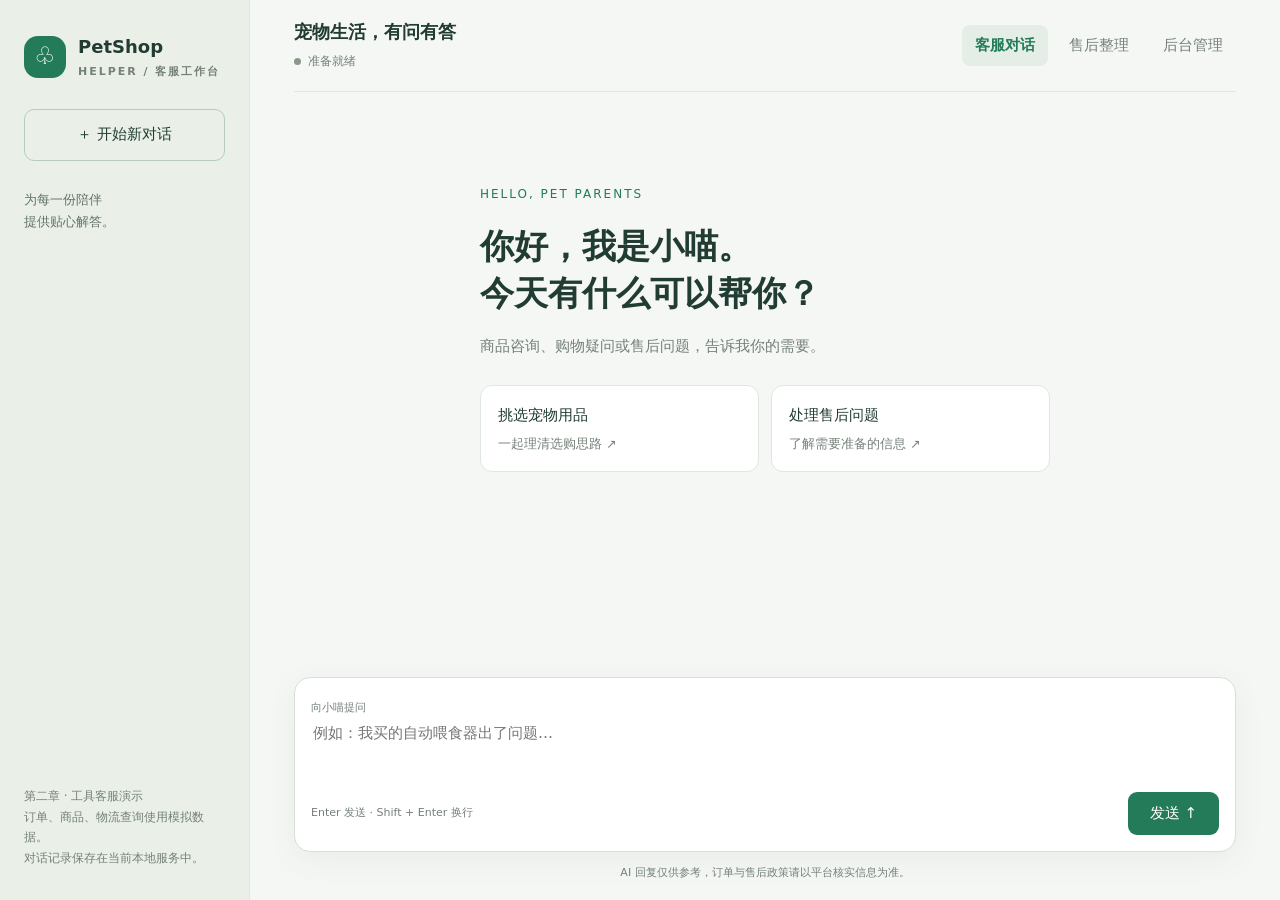
==== app/static/index.html @ 8870937c "feat(ch04): add clickable chat citations and per-answer feedback" ====
<!doctype html>
<html lang="zh-CN">
<head>
<meta charset="utf-8"><meta name="viewport" content="width=device-width,initial-scale=1">
<title>PetShop Helper · 宠物生活客服</title>
<style>
:root{--bg:#f5f7f4;--ink:#213c32;--muted:#748078;--green:#237b59;--line:#dfe7e0}*{box-sizing:border-box}body{margin:0;background:var(--bg);font:15px/1.7 system-ui,"Microsoft YaHei",sans-serif;color:var(--ink)}button,input,textarea{font:inherit}button{cursor:pointer}button:disabled{cursor:default;opacity:.5}.app{display:grid;grid-template-columns:250px 1fr;min-height:100vh}.sidebar{padding:32px 24px;border-right:1px solid var(--line);background:#eaf0e8;display:flex;flex-direction:column;gap:28px}.brand{display:flex;gap:12px;align-items:center;font-weight:750;font-size:18px}.mark{display:grid;place-items:center;width:42px;height:42px;border-radius:14px;background:var(--green);color:white;font-size:24px}.tag{font-size:11px;letter-spacing:2px;color:var(--muted)}.new{border:1px solid #b6cbbb;background:transparent;border-radius:10px;padding:12px;color:var(--ink)}.side-note{font-size:13px;color:#617365}.side-foot{margin-top:auto;font-size:12px;color:var(--muted)}main{max-width:1100px;width:100%;margin:auto;display:flex;flex-direction:column;height:100vh;padding:0 44px}header{display:flex;align-items:center;justify-content:space-between;gap:12px;min-height:92px;border-bottom:1px solid var(--line)}h1{font-size:18px;margin:0}.status{font-size:12px;color:var(--muted)}.status:before{content:"";display:inline-block;width:7px;height:7px;background:#89988a;border-radius:50%;margin-right:7px}.tabs{display:flex;gap:8px}.tab{background:none;border:0;border-radius:8px;padding:8px 13px;color:var(--muted)}.tab.active{background:#e4eee6;color:var(--green);font-weight:600}.panel{flex:1;min-height:0;display:flex;flex-direction:column}.panel[hidden]{display:none}.messages{flex:1;overflow:auto;padding:26px 0;scroll-behavior:smooth}.welcome{margin:7vh auto 35px;max-width:570px}.welcome .kicker{color:var(--green);font-size:12px;letter-spacing:2px}.welcome h2{font-size:34px;line-height:1.4;margin:16px 0;font-weight:650}.welcome p{color:var(--muted)}.suggestions{display:grid;grid-template-columns:1fr 1fr;gap:12px;margin-top:26px}.suggestions button{border:1px solid var(--line);background:white;border-radius:12px;text-align:left;padding:17px;color:var(--ink)}.suggestions small{display:block;color:var(--muted);margin-top:4px}.msg{display:flex;gap:12px;margin-bottom:24px;align-items:flex-start}.msg.user{justify-content:flex-end}.avatar{width:32px;height:32px;background:#e1eee4;border-radius:10px;display:grid;place-items:center;flex-shrink:0;font-size:17px}.bubble{white-space:pre-wrap;overflow-wrap:anywhere;max-width:85%;padding:14px 18px;background:white;border:1px solid var(--line);border-radius:0 14px 14px 14px}.user .bubble{background:#e1eee4;border-color:#e1eee4;border-radius:14px 0 14px 14px}.bubble.error{border-color:#e4b3a3;color:#99492f}.composer{padding:16px;background:white;border:1px solid #d6e0d7;border-radius:16px;box-shadow:0 8px 30px #2a4a3210}.composer textarea{width:100%;resize:none;border:0;background:none;outline:none;color:var(--ink);min-height:64px;max-height:150px}.composer:focus-within{border-color:var(--green)}.compose-bottom{display:flex;align-items:center;justify-content:space-between;gap:10px}.hint{font-size:11px;color:var(--muted)}.primary{border:0;background:var(--green);color:white;border-radius:9px;padding:9px 22px}.secondary{border:1px solid var(--line);background:white;color:var(--ink);border-radius:9px;padding:8px 16px}.footnote{text-align:center;font-size:11px;color:var(--muted);padding:12px 0 17px}.extract{max-width:680px;width:100%;margin:48px auto;overflow:auto}.extract h2{font-size:26px;margin:0}.extract p{color:var(--muted)}.extract textarea{width:100%;height:160px;border:1px solid var(--line);border-radius:12px;padding:16px;resize:vertical;margin:12px 0;outline-color:var(--green)}.result{background:white;border:1px solid var(--line);border-radius:12px;padding:22px;margin-top:22px}.result dl{margin:0}.result dt{font-size:12px;color:var(--muted);margin-top:12px}.result dt:first-child{margin:0}.result dd{margin:4px 0;white-space:pre-wrap;overflow-wrap:anywhere}.result pre{font-size:12px;white-space:pre-wrap;color:var(--muted);margin-bottom:0}.error-text{color:#99492f!important}.mobile-new{display:none}@media(max-width:760px){.app{display:block}.sidebar{display:none}main{padding:0 18px;height:100dvh}header{min-height:82px;flex-wrap:wrap;padding:12px 0;gap:6px}h1{font-size:16px}.status{display:none}.tab{padding:6px 8px}.mobile-new{display:block;border:0;background:none;color:var(--green);font-size:12px}.welcome{margin-top:5vh}.welcome h2{font-size:28px}.suggestions{gap:8px}.suggestions button{padding:12px}.hint{font-size:10px}.bubble{max-width:88%}.extract{margin-top:25px}}
.tool-trace{display:flex;flex-wrap:wrap;gap:6px;margin-bottom:8px}.tool-trace:empty{display:none}.tool-badge{font-size:11px;color:#617365;background:#f6f8f5;border:1px dashed #b6cbbb;border-radius:99px;padding:2px 9px}.assistant .bubble{white-space:normal}.answer{white-space:normal;overflow-wrap:anywhere}.answer p{margin:0 0 .65em}.answer p:last-child{margin-bottom:0}.answer ul,.answer ol{margin:.4em 0;padding-left:1.4em}.answer pre{overflow:auto;background:#eff3ef;padding:10px;border-radius:8px}.answer code{font-family:Consolas,monospace;background:#eff3ef;border-radius:3px;padding:1px 3px}.answer pre code{background:none;padding:0}.answer table{border-collapse:collapse;display:block;overflow-x:auto;max-width:100%}.answer th,.answer td{border:1px solid var(--line);padding:4px 8px;text-align:left}.answer blockquote{border-left:3px solid #b6cbbb;margin:.5em 0;padding-left:10px;color:#617365}.answer a{color:var(--green)}.answer.typing:after{content:'● ● ●';color:#89988a;letter-spacing:3px;animation:pulse 1s infinite alternate}@keyframes pulse{from{opacity:.3}to{opacity:1}}
.tabs a.tab{text-decoration:none;display:inline-flex;align-items:center}
.cite{display:inline-flex;align-items:center;margin:0 2px;padding:0 5px;border:1px solid #9dbda7;border-radius:5px;background:#edf5ef;color:#196845;font-size:11px;line-height:1.6;vertical-align:baseline}.cite:hover,.cite:focus-visible{background:#dceee1;outline:2px solid #94bca0}.citation-panel{margin-top:12px;padding:12px 14px;border:1px solid #bed6c4;border-radius:10px;background:#f4faf5;font-size:13px}.citation-panel[hidden]{display:none}.citation-head{display:flex;justify-content:space-between;gap:12px;font-weight:650}.citation-close{border:0;background:transparent;color:var(--green);padding:0 3px}.citation-source{margin:5px 0;color:#536c5b}.citation-text{white-space:pre-wrap;margin:7px 0 0}.feedback{display:flex;align-items:center;gap:6px;margin-top:10px;color:var(--muted);font-size:12px}.feedback button{border:1px solid var(--line);background:#f7faf7;border-radius:7px;padding:2px 7px}.feedback button[aria-pressed="true"]{color:var(--green);border-color:#8dbca0;background:#e0f1e5}.feedback button[aria-pressed="false"]:disabled{opacity:.4}.feedback-note{margin-left:4px}
.app{grid-template-columns:250px minmax(0,1fr)}main,.bubble,.answer{min-width:0}.answer li{overflow-wrap:anywhere}
</style>
</head>
<body>
<div class="app">
<aside class="sidebar"><div class="brand"><span class="mark">♧</span><div>PetShop<span class="tag" style="display:block">HELPER / 客服工作台</span></div></div><button class="new" id="newChat">＋ 开始新对话</button><div class="side-note">为每一份陪伴<br>提供贴心解答。</div><div class="side-foot">第二章 · 工具客服演示<br>订单、商品、物流查询使用模拟数据。<br>对话记录保存在当前本地服务中。</div></aside>
<main><header><div><h1>宠物生活，有问有答</h1><span class="status" id="status">准备就绪</span></div><nav class="tabs" aria-label="功能切换"><button class="tab active" data-panel="chatPanel">客服对话</button><button class="tab" data-panel="extractPanel">售后整理</button><a class="tab" href="/admin">后台管理</a><button class="mobile-new" id="mobileNew">新对话</button></nav></header>
<section class="panel" id="chatPanel"><div class="messages" id="messages" role="log" aria-label="聊天记录"><div class="welcome" id="welcome"><span class="kicker">HELLO, PET PARENTS</span><h2>你好，我是小喵。<br>今天有什么可以帮你？</h2><p>商品咨询、购物疑问或售后问题，告诉我你的需要。</p><div class="suggestions"><button data-question="给猫咪挑选猫粮时要注意什么？">挑选宠物用品 <small>一起理清选购思路 ↗</small></button><button data-question="猫爬架收到后损坏了，申请售后需要准备什么？">处理售后问题 <small>了解需要准备的信息 ↗</small></button></div></div></div><form class="composer" id="chatForm"><label for="message" class="hint">向小喵提问</label><textarea id="message" placeholder="例如：我买的自动喂食器出了问题…" maxlength="20000" required></textarea><div class="compose-bottom"><span class="hint">Enter 发送 · Shift + Enter 换行</span><div><button type="button" class="secondary" id="stop" hidden>停止</button> <button class="primary" id="send">发送 ↑</button></div></div></form><div class="footnote">AI 回复仅供参考，订单与售后政策请以平台核实信息为准。</div></section>
<section class="panel" id="extractPanel" hidden><div class="extract"><span class="tag">AFTER-SALES ASSISTANT</span><h2>把问题，说清楚。</h2><p>粘贴售后描述，整理订单号、诉求类型和期望方案。此操作仅提取信息，不会提交工单。</p><form id="extractForm"><label for="description">售后描述</label><textarea id="description" placeholder="订单 MH20260701123 的猫爬架到货就散架了，我想退款。" required maxlength="20000"></textarea><button class="primary" id="extractButton">整理售后信息</button></form><p id="extractStatus" role="status"></p><div class="result" id="extractResult" hidden><dl><dt>订单号</dt><dd id="orderId"></dd><dt>诉求类型</dt><dd id="requestType"></dd><dt>期望方案</dt><dd id="solution"></dd></dl><details><summary>查看 JSON</summary><pre id="jsonResult"></pre></details></div></div></section>
</main></div>
<script>
const $ = id => document.getElementById(id);
const userKey = 'petshop.user_id', conversationKey = 'petshop.conversation_id';
let userId = localStorage.getItem(userKey);
if (!userId) { userId = crypto.randomUUID(); localStorage.setItem(userKey, userId); }
let conversationId = Number(localStorage.getItem(conversationKey)) || null;
let controller = null, busy = false;
if (conversationId) $('status').textContent = '已接续上次会话';

function escapeHtml(text) {
  return text.replaceAll('&', '&amp;').replaceAll('<', '&lt;').replaceAll('>', '&gt;')
    .replaceAll('"', '&quot;').replaceAll("'", '&#39;');
}
function inlineMarkdown(raw, citations = new Map()) {
  const slots = [];
  let safe = escapeHtml(raw);
  safe = safe.replace(/`([^`]+)`/g, (_, code) => {
    slots.push('<code>' + code + '</code>'); return `\uE000${slots.length - 1}\uE001`;
  });
  safe = safe.replace(/https?:\/\/[^\s<>"']+/g, url => {
    const clean = url.replace(/[.,!?;:，。！？；：]+$/, '');
    const suffix = url.slice(clean.length);
    slots.push(`<a href="${clean}" target="_blank" rel="noopener noreferrer">${clean}</a>`);
    return `\uE000${slots.length - 1}\uE001${suffix}`;
  });
  safe = safe.replace(/\[(\d+)\]/g, (label, number) => {
    if (!citations.has(Number(number))) return label;
    slots.push(`<button type="button" class="cite" data-citation="${Number(number)}" aria-label="查看引用 ${Number(number)}">[${Number(number)}]</button>`);
    return `\uE000${slots.length - 1}\uE001`;
  });
  safe = safe.replace(/\*\*([^*\n]+)\*\*/g, '<strong>$1</strong>')
    .replace(/\*([^*\n]+)\*/g, '<em>$1</em>');
  return safe.replace(/\uE000(\d+)\uE001/g, (_, index) => slots[Number(index)]);
}
function renderMarkdown(raw, citations = new Map()) {
  const lines = raw.replace(/\r\n/g, '\n').split('\n'), out = [];
  let paragraph = [], list = null, quote = [], inCode = false, code = [];
  const inline = value => inlineMarkdown(value, citations);
  const flushParagraph = () => { if (paragraph.length) out.push('<p>' + paragraph.map(inline).join('<br>') + '</p>'); paragraph = []; };
  const flushList = () => { if (list) out.push(`</${list}>`); list = null; };
  const flushQuote = () => { if (quote.length) out.push('<blockquote>' + quote.map(inline).join('<br>') + '</blockquote>'); quote = []; };
  const closeBlocks = () => { flushParagraph(); flushList(); flushQuote(); };
  for (let i = 0; i < lines.length; i++) {
    const line = lines[i], trimmed = line.trim();
    if (/^```/.test(trimmed)) {
      closeBlocks();
      if (inCode) { out.push('<pre><code>' + escapeHtml(code.join('\n')) + '</code></pre>'); code = []; }
      inCode = !inCode; continue;
    }
    if (inCode) { code.push(line); continue; }
    if (!trimmed) { closeBlocks(); continue; }
    const cells = value => value.replace(/^\||\|$/g, '').split('|').map(part => part.trim());
    if (line.includes('|') && i + 1 < lines.length && /^\s*\|?\s*:?-{3,}:?\s*(\|\s*:?-{3,}:?\s*)+\|?\s*$/.test(lines[i + 1])) {
      closeBlocks(); const header = cells(line); i += 2; const rows = [];
      while (i < lines.length && lines[i].includes('|') && lines[i].trim()) { rows.push(cells(lines[i])); i++; }
      i--;
      out.push('<table><thead><tr>' + header.map(c => '<th>' + inline(c) + '</th>').join('') + '</tr></thead><tbody>' +
        rows.map(row => '<tr>' + header.map((_, n) => '<td>' + inline(row[n] || '') + '</td>').join('') + '</tr>').join('') + '</tbody></table>');
      continue;
    }
    const heading = /^(#{1,6})\s+(.+)$/.exec(line);
    if (heading) { closeBlocks(); const n = heading[1].length; out.push(`<h${n}>${inline(heading[2])}</h${n}>`); continue; }
    if (/^(?:---+|\*\*\*+)\s*$/.test(trimmed)) { closeBlocks(); out.push('<hr>'); continue; }
    const quoted = /^>\s?(.*)$/.exec(line);
    if (quoted) { flushParagraph(); flushList(); quote.push(quoted[1]); continue; }
    flushQuote();
    const bullet = /^\s*[-*+]\s+(.+)$/.exec(line), numbered = /^\s*\d+[.)]\s+(.+)$/.exec(line);
    if (bullet || numbered) {
      flushParagraph(); const kind = bullet ? 'ul' : 'ol';
      if (list !== kind) { flushList(); out.push(`<${kind}>`); list = kind; }
      out.push('<li>' + inline((bullet || numbered)[1]) + '</li>'); continue;
    }
    flushList(); paragraph.push(line);
  }
  closeBlocks();
  if (inCode) out.push('<pre><code>' + escapeHtml(code.join('\n')) + '</code></pre>');
  return out.join('');
}
function scrollBottom() { $('messages').scrollTop = $('messages').scrollHeight; }
function bubble(role, text) {
  const row = document.createElement('div'); row.className = 'msg ' + role;
  if (role === 'assistant') { const avatar = document.createElement('span'); avatar.className = 'avatar'; avatar.textContent = '♧'; row.append(avatar); }
  const outer = document.createElement('div'); outer.className = 'bubble'; row.append(outer);
  let content = outer;
  if (role === 'assistant') {
    const trace = document.createElement('div'); trace.className = 'tool-trace'; outer.append(trace);
    content = document.createElement('div'); content.className = 'answer typing'; outer.append(content);
    content.toolTrace = trace; content.citations = new Map();
    const panel = document.createElement('div'); panel.className = 'citation-panel'; panel.hidden = true; outer.append(panel);
    content.citationPanel = panel;
    content.addEventListener('click', event => {
      const button = event.target.closest('button[data-citation]');
      if (!button || !content.contains(button)) return;
      const item = content.citations.get(Number(button.dataset.citation));
      if (!item) return;
      panel.replaceChildren();
      const head = document.createElement('div'); head.className = 'citation-head';
      const title = document.createElement('span'); title.textContent = `引用 [${item.n}] · 来源原文`;
      const close = document.createElement('button'); close.type = 'button'; close.className = 'citation-close';
      close.textContent = '关闭'; close.setAttribute('aria-label', '关闭引用详情'); close.onclick = () => { panel.hidden = true; button.focus(); };
      head.append(title, close);
      const source = document.createElement('div'); source.className = 'citation-source';
      source.textContent = item.section_path || '知识库';
      const text = document.createElement('p'); text.className = 'citation-text';
      text.textContent = [item.question, item.answer].filter(Boolean).join('：');
      panel.append(head, source, text); panel.hidden = false; close.focus(); scrollBottom();
    });
  } else { outer.textContent = text; }
  $('messages').append(row); scrollBottom(); return content;
}
function setBusy(value) {
  busy = value; $('send').disabled = value; $('message').disabled = value; $('stop').hidden = !value;
  $('status').textContent = value ? '小喵正在回复…' : '准备就绪';
  $('newChat').disabled = value; $('mobileNew').disabled = value;
  document.querySelectorAll('[data-question]').forEach(button => button.disabled = value);
}
function addFeedback(answer) {
  const row = document.createElement('div'); row.className = 'feedback';
  const label = document.createElement('span'); label.textContent = '这段回答有帮助吗？'; row.append(label);
  const note = document.createElement('span'); note.className = 'feedback-note';
  for (const [icon, value] of [['👍', 'up'], ['👎', 'down']]) {
    const button = document.createElement('button'); button.type = 'button'; button.textContent = icon;
    button.setAttribute('aria-label', value === 'up' ? '有帮助' : '没帮助');
    button.setAttribute('aria-pressed', 'false');
    button.onclick = () => {
      for (const choice of row.querySelectorAll('button')) {
        choice.disabled = true; choice.setAttribute('aria-pressed', String(choice === button));
      }
      note.textContent = '已反馈';
    };
    row.append(button);
  }
  row.append(note); answer.parentElement.append(row);
}
function newChat() {
  if (busy) return;
  conversationId = null; localStorage.removeItem(conversationKey);
  $('messages').querySelectorAll('.msg').forEach(node => node.remove());
  $('welcome').hidden = false; $('message').value = ''; $('message').focus();
}
$('newChat').onclick = newChat; $('mobileNew').onclick = newChat; $('stop').onclick = () => controller?.abort();
document.querySelectorAll('[data-panel]').forEach(tab => tab.onclick = () => {
  document.querySelectorAll('[data-panel]').forEach(item => item.classList.toggle('active', item === tab));
  document.querySelectorAll('.panel').forEach(panel => panel.hidden = panel.id !== tab.dataset.panel);
});
document.querySelectorAll('[data-question]').forEach(button => button.onclick = () => {
  if (busy) return; $('message').value = button.dataset.question; $('chatForm').requestSubmit();
});
$('message').addEventListener('keydown', event => {
  if (event.key === 'Enter' && !event.shiftKey && !event.isComposing) { event.preventDefault(); $('chatForm').requestSubmit(); }
});
async function responseError(response) {
  let data; try { data = await response.json(); } catch { return `请求失败（${response.status}）`; }
  return typeof data.detail === 'string' ? data.detail : `请求失败（${response.status}），请检查输入或服务配置。`;
}
$('chatForm').onsubmit = async event => {
  event.preventDefault(); const message = $('message').value.trim(); if (!message || busy) return;
  $('welcome').hidden = true; bubble('user', message); const answer = bubble('assistant');
  let content = '', done = false, buffer = ''; setBusy(true); $('message').value = ''; controller = new AbortController();
  try {
    const response = await fetch('/api/chat', {method: 'POST', headers: {'Content-Type': 'application/json'},
      body: JSON.stringify({user_id: userId, message, conversation_id: conversationId}), signal: controller.signal});
    if (!response.ok) throw Error(await responseError(response));
    if (!response.body) throw Error('浏览器未提供流式响应。');
    const reader = response.body.getReader(), decoder = new TextDecoder();
    const handleFrame = frame => {
      let eventName = 'message'; const data = [];
      for (const line of frame.split('\n')) {
        if (line.startsWith('event:')) eventName = line.slice(6).trim();
        if (line.startsWith('data:')) data.push(line.slice(5).trimStart());
      }
      if (!data.length) return; const payload = data.join('\n');
      if (eventName === 'error') { let detail; try { detail = JSON.parse(payload).message; } catch { detail = '回复暂时失败，请重试。'; } throw Error(detail); }
      if (payload === '[DONE]') { done = true; return; }
      const value = JSON.parse(payload);
      if (value.event === 'tool' && typeof value.name === 'string') {
        const badge = document.createElement('span'); badge.className = 'tool-badge'; badge.textContent = '🔧 调用了 ' + value.name;
        answer.toolTrace.append(badge); scrollBottom();
      } else if (value.event === 'citations' && Array.isArray(value.items)) {
        answer.citations = new Map(value.items.filter(item => Number.isSafeInteger(item.n) && item.n > 0)
          .map(item => [item.n, item]));
        if (content) answer.innerHTML = renderMarkdown(content, answer.citations);
      } else if (value.event === 'done' && Number.isSafeInteger(value.conversation_id) && value.conversation_id > 0) {
        conversationId = value.conversation_id; localStorage.setItem(conversationKey, String(conversationId));
      } else if (typeof value.delta === 'string') {
        content += value.delta; answer.classList.remove('typing'); answer.innerHTML = renderMarkdown(content, answer.citations); scrollBottom();
      }
    };
    while (true) {
      const {value, done: ended} = await reader.read(); buffer += ended ? decoder.decode() : decoder.decode(value, {stream: true});
      buffer = buffer.replace(/\r\n/g, '\n'); let end;
      while ((end = buffer.indexOf('\n\n')) >= 0) { handleFrame(buffer.slice(0, end)); buffer = buffer.slice(end + 2); }
      if (ended) break;
    }
    if (!done) throw Error('连接已中断，回复未完成，请重试。');
    if (!content) throw Error('模型未返回文本，请重试。');
    addFeedback(answer);
  } catch (error) {
    controller?.abort(); answer.classList.remove('typing'); answer.classList.add('error');
    const notice = error.name === 'AbortError' ? '已停止生成，本轮不会作为完整对话保存。' : error.message;
    answer.textContent = content ? content + '\n\n' + notice : notice;
  } finally { controller = null; setBusy(false); $('message').focus(); scrollBottom(); }
};
$('extractForm').onsubmit = async event => {
  event.preventDefault(); const text = $('description').value.trim(); if (!text) return;
  $('extractButton').disabled = true; $('extractResult').hidden = true; $('extractStatus').className = ''; $('extractStatus').textContent = '正在整理…';
  try {
    const response = await fetch('/api/extract', {method: 'POST', headers: {'Content-Type': 'application/json'}, body: JSON.stringify({text})});
    if (!response.ok) throw Error(await responseError(response)); const ticket = await response.json();
    $('orderId').textContent = ticket.order_id ?? '未提供'; $('requestType').textContent = ticket.request_type;
    $('solution').textContent = ticket.expected_solution; $('jsonResult').textContent = JSON.stringify(ticket, null, 2);
    $('extractResult').hidden = false; $('extractStatus').textContent = '整理完成，请核对信息。';
  } catch (error) { $('extractStatus').className = 'error-text'; $('extractStatus').textContent = error.message; }
  finally { $('extractButton').disabled = false; }
};
</script>
</body></html>
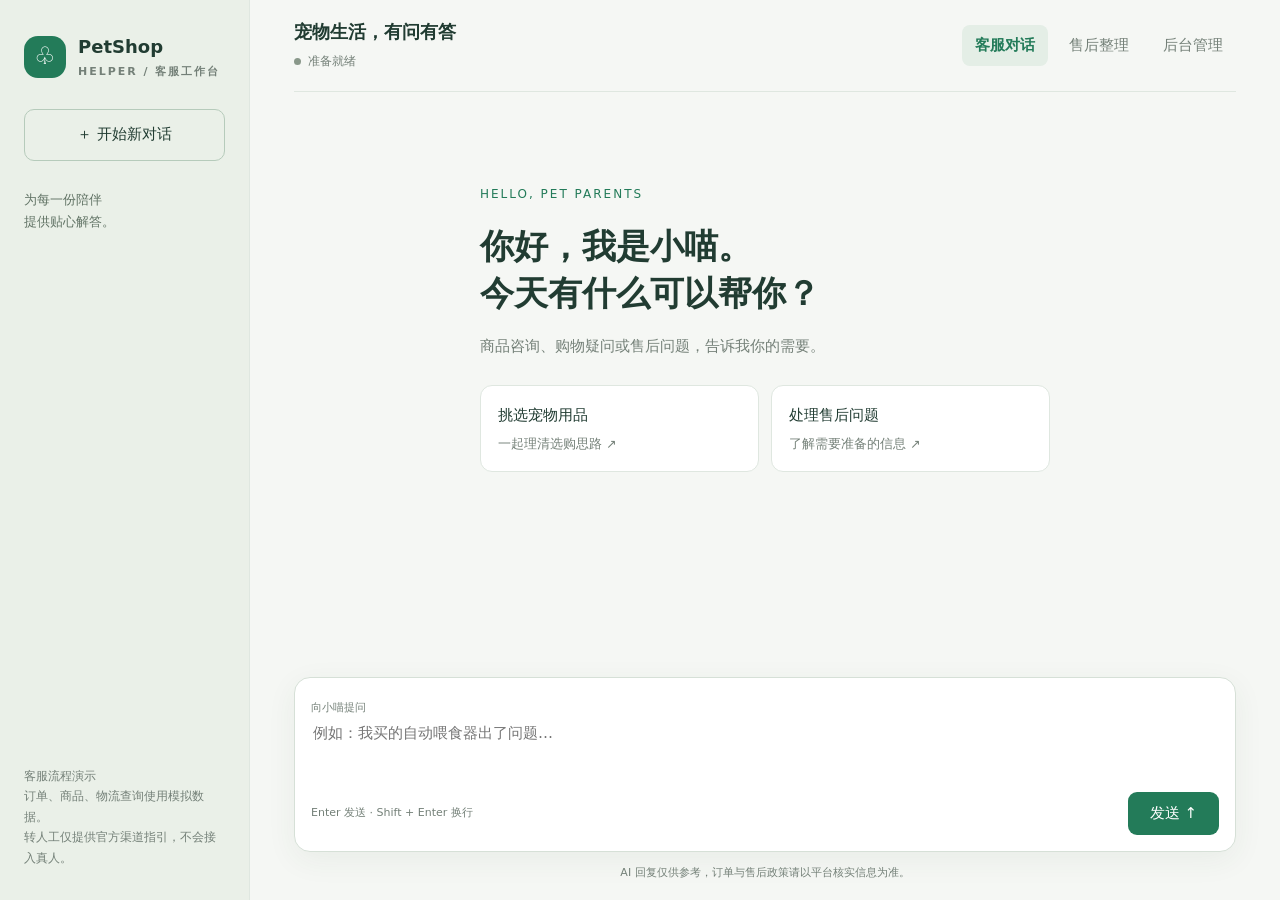
==== commit 3f23106c: "feat(ch05): add confirmed ticket UI and offline acceptance" ====
--- a/app/static/index.html
+++ b/app/static/index.html
@@ -9,11 +9,13 @@
 .tabs a.tab{text-decoration:none;display:inline-flex;align-items:center}
 .cite{display:inline-flex;align-items:center;margin:0 2px;padding:0 5px;border:1px solid #9dbda7;border-radius:5px;background:#edf5ef;color:#196845;font-size:11px;line-height:1.6;vertical-align:baseline}.cite:hover,.cite:focus-visible{background:#dceee1;outline:2px solid #94bca0}.citation-panel{margin-top:12px;padding:12px 14px;border:1px solid #bed6c4;border-radius:10px;background:#f4faf5;font-size:13px}.citation-panel[hidden]{display:none}.citation-head{display:flex;justify-content:space-between;gap:12px;font-weight:650}.citation-close{border:0;background:transparent;color:var(--green);padding:0 3px}.citation-source{margin:5px 0;color:#536c5b}.citation-text{white-space:pre-wrap;margin:7px 0 0}.feedback{display:flex;align-items:center;gap:6px;margin-top:10px;color:var(--muted);font-size:12px}.feedback button{border:1px solid var(--line);background:#f7faf7;border-radius:7px;padding:2px 7px}.feedback button[aria-pressed="true"]{color:var(--green);border-color:#8dbca0;background:#e0f1e5}.feedback button[aria-pressed="false"]:disabled{opacity:.4}.feedback-note{margin-left:4px}
 .app{grid-template-columns:250px minmax(0,1fr)}main,.bubble,.answer{min-width:0}.answer li{overflow-wrap:anywhere}
+.actions{display:flex;flex-wrap:wrap;gap:8px;margin-top:12px}.action-form{display:grid;gap:8px;width:min(100%,420px);margin-top:10px;padding:12px;border:1px solid var(--line);border-radius:10px;background:#f8faf8}.action-form label{font-size:12px;color:var(--muted)}.action-form textarea,.action-form select{width:100%;border:1px solid var(--line);border-radius:7px;background:white;padding:7px;color:var(--ink)}.action-form textarea{min-height:76px;resize:vertical}.action-form .row{display:flex;gap:8px}.action-note{font-size:12px;color:var(--muted);margin-top:8px}.action-note.error-text{color:#99492f}
+.action-form[hidden]{display:none}
 </style>
 </head>
 <body>
 <div class="app">
-<aside class="sidebar"><div class="brand"><span class="mark">♧</span><div>PetShop<span class="tag" style="display:block">HELPER / 客服工作台</span></div></div><button class="new" id="newChat">＋ 开始新对话</button><div class="side-note">为每一份陪伴<br>提供贴心解答。</div><div class="side-foot">第二章 · 工具客服演示<br>订单、商品、物流查询使用模拟数据。<br>对话记录保存在当前本地服务中。</div></aside>
+<aside class="sidebar"><div class="brand"><span class="mark">♧</span><div>PetShop<span class="tag" style="display:block">HELPER / 客服工作台</span></div></div><button class="new" id="newChat">＋ 开始新对话</button><div class="side-note">为每一份陪伴<br>提供贴心解答。</div><div class="side-foot">客服流程演示<br>订单、商品、物流查询使用模拟数据。<br>转人工仅提供官方渠道指引，不会接入真人。</div></aside>
 <main><header><div><h1>宠物生活，有问有答</h1><span class="status" id="status">准备就绪</span></div><nav class="tabs" aria-label="功能切换"><button class="tab active" data-panel="chatPanel">客服对话</button><button class="tab" data-panel="extractPanel">售后整理</button><a class="tab" href="/admin">后台管理</a><button class="mobile-new" id="mobileNew">新对话</button></nav></header>
 <section class="panel" id="chatPanel"><div class="messages" id="messages" role="log" aria-label="聊天记录"><div class="welcome" id="welcome"><span class="kicker">HELLO, PET PARENTS</span><h2>你好，我是小喵。<br>今天有什么可以帮你？</h2><p>商品咨询、购物疑问或售后问题，告诉我你的需要。</p><div class="suggestions"><button data-question="给猫咪挑选猫粮时要注意什么？">挑选宠物用品 <small>一起理清选购思路 ↗</small></button><button data-question="猫爬架收到后损坏了，申请售后需要准备什么？">处理售后问题 <small>了解需要准备的信息 ↗</small></button></div></div></div><form class="composer" id="chatForm"><label for="message" class="hint">向小喵提问</label><textarea id="message" placeholder="例如：我买的自动喂食器出了问题…" maxlength="20000" required></textarea><div class="compose-bottom"><span class="hint">Enter 发送 · Shift + Enter 换行</span><div><button type="button" class="secondary" id="stop" hidden>停止</button> <button class="primary" id="send">发送 ↑</button></div></div></form><div class="footnote">AI 回复仅供参考，订单与售后政策请以平台核实信息为准。</div></section>
 <section class="panel" id="extractPanel" hidden><div class="extract"><span class="tag">AFTER-SALES ASSISTANT</span><h2>把问题，说清楚。</h2><p>粘贴售后描述，整理订单号、诉求类型和期望方案。此操作仅提取信息，不会提交工单。</p><form id="extractForm"><label for="description">售后描述</label><textarea id="description" placeholder="订单 MH20260701123 的猫爬架到货就散架了，我想退款。" required maxlength="20000"></textarea><button class="primary" id="extractButton">整理售后信息</button></form><p id="extractStatus" role="status"></p><div class="result" id="extractResult" hidden><dl><dt>订单号</dt><dd id="orderId"></dd><dt>诉求类型</dt><dd id="requestType"></dd><dt>期望方案</dt><dd id="solution"></dd></dl><details><summary>查看 JSON</summary><pre id="jsonResult"></pre></details></div></div></section>
@@ -105,7 +107,8 @@
   if (role === 'assistant') {
     const trace = document.createElement('div'); trace.className = 'tool-trace'; outer.append(trace);
     content = document.createElement('div'); content.className = 'answer typing'; outer.append(content);
-    content.toolTrace = trace; content.citations = new Map();
+    content.toolTrace = trace; content.citations = new Map(); content.actionItems = [];
+    content.actionContainer = document.createElement('div'); content.actionContainer.className = 'actions'; outer.append(content.actionContainer);
     const panel = document.createElement('div'); panel.className = 'citation-panel'; panel.hidden = true; outer.append(panel);
     content.citationPanel = panel;
     content.addEventListener('click', event => {
@@ -151,6 +154,54 @@
     row.append(button);
   }
   row.append(note); answer.parentElement.append(row);
+}
+function renderActions(answer) {
+  if (!conversationId) return;
+  const host = answer.actionContainer; host.replaceChildren();
+  for (const action of answer.actionItems) {
+    if (action.type === 'transfer_human') {
+      const button = document.createElement('button'); button.type = 'button'; button.className = 'secondary'; button.textContent = '转人工';
+      button.onclick = () => {
+        button.disabled = true;
+        const note = document.createElement('div'); note.className = 'action-note';
+        note.textContent = '当前是演示环境，尚未接入真人客服。请通过平台官方客服入口联系人工。';
+        host.append(note);
+      };
+      host.append(button);
+    } else if (action.type === 'create_ticket') {
+      const button = document.createElement('button'); button.type = 'button'; button.className = 'secondary'; button.textContent = '建工单';
+      const form = document.createElement('form'); form.className = 'action-form'; form.hidden = true;
+      const typeLabel = document.createElement('label'); typeLabel.textContent = '工单类型';
+      const type = document.createElement('select');
+      for (const name of ['投诉', '售后', '咨询']) { const option = document.createElement('option'); option.value = name; option.textContent = name; type.append(option); }
+      type.value = ['投诉', '售后', '咨询'].includes(action.draft?.ticket_type) ? action.draft.ticket_type : '投诉';
+      const descLabel = document.createElement('label'); descLabel.textContent = '问题描述';
+      const description = document.createElement('textarea'); description.required = true; description.maxLength = 20000;
+      description.value = typeof action.draft?.description === 'string' ? action.draft.description : '';
+      const row = document.createElement('div'); row.className = 'row';
+      const submit = document.createElement('button'); submit.className = 'primary'; submit.textContent = '确认建单';
+      const cancel = document.createElement('button'); cancel.type = 'button'; cancel.className = 'secondary'; cancel.textContent = '取消';
+      cancel.onclick = () => { form.hidden = true; button.disabled = false; };
+      row.append(submit, cancel); form.append(typeLabel, type, descLabel, description, row);
+      const note = document.createElement('div'); note.className = 'action-note';
+      button.onclick = () => { form.hidden = false; button.disabled = true; description.focus(); };
+      const requestId = crypto.randomUUID();
+      form.onsubmit = async event => {
+        event.preventDefault(); if (!description.value.trim()) return;
+        type.disabled = true; description.disabled = true;
+        submit.disabled = true; cancel.disabled = true; note.textContent = '正在提交…'; note.classList.remove('error-text');
+        try {
+          const response = await fetch('/api/actions/create-ticket', {method: 'POST', headers: {'Content-Type': 'application/json'},
+            body: JSON.stringify({user_id: userId, conversation_id: conversationId, ticket_type: type.value,
+              description: description.value.trim(), request_id: requestId})});
+          if (!response.ok) throw Error(await responseError(response));
+          const result = await response.json(); note.textContent = `工单已创建：${result.ticket_no}。当前并未转接真人客服。`;
+          form.hidden = true; button.textContent = `工单 ${result.ticket_no}`; button.disabled = true;
+        } catch (error) { note.textContent = error.message; note.classList.add('error-text'); submit.disabled = false; cancel.disabled = false; }
+      };
+      host.append(button, form, note);
+    }
+  }
 }
 function newChat() {
   if (busy) return;
@@ -200,8 +251,11 @@
         answer.citations = new Map(value.items.filter(item => Number.isSafeInteger(item.n) && item.n > 0)
           .map(item => [item.n, item]));
         if (content) answer.innerHTML = renderMarkdown(content, answer.citations);
+      } else if (value.event === 'actions' && Array.isArray(value.items)) {
+        answer.actionItems = value.items;
       } else if (value.event === 'done' && Number.isSafeInteger(value.conversation_id) && value.conversation_id > 0) {
         conversationId = value.conversation_id; localStorage.setItem(conversationKey, String(conversationId));
+        renderActions(answer);
       } else if (typeof value.delta === 'string') {
         content += value.delta; answer.classList.remove('typing'); answer.innerHTML = renderMarkdown(content, answer.citations); scrollBottom();
       }
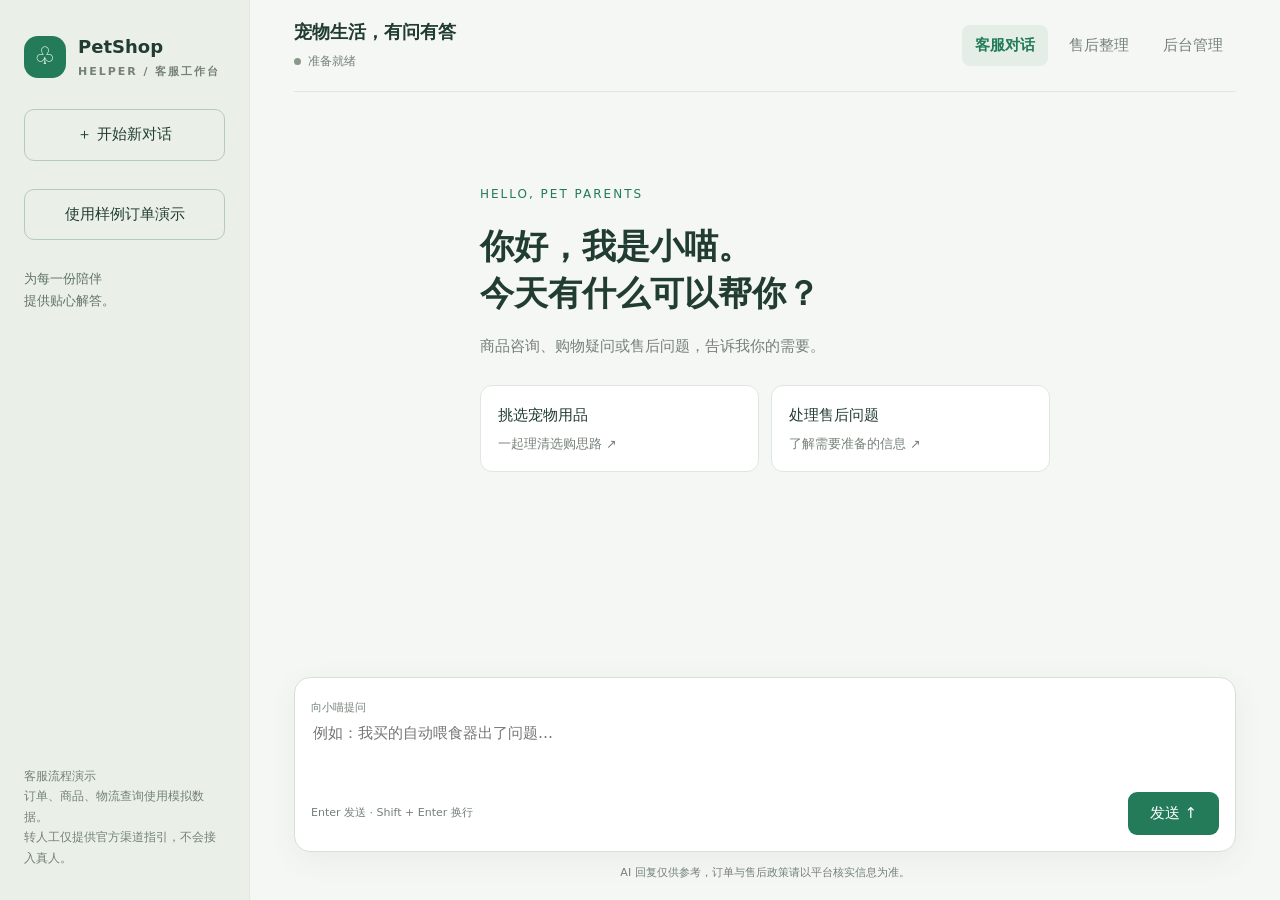
==== commit 752c1ac1: "docs(ch06): add offline acceptance and demo guide" ====
--- a/app/static/index.html
+++ b/app/static/index.html
@@ -11,22 +11,23 @@
 .app{grid-template-columns:250px minmax(0,1fr)}main,.bubble,.answer{min-width:0}.answer li{overflow-wrap:anywhere}
 .actions{display:flex;flex-wrap:wrap;gap:8px;margin-top:12px}.action-form{display:grid;gap:8px;width:min(100%,420px);margin-top:10px;padding:12px;border:1px solid var(--line);border-radius:10px;background:#f8faf8}.action-form label{font-size:12px;color:var(--muted)}.action-form textarea,.action-form select{width:100%;border:1px solid var(--line);border-radius:7px;background:white;padding:7px;color:var(--ink)}.action-form textarea{min-height:76px;resize:vertical}.action-form .row{display:flex;gap:8px}.action-note{font-size:12px;color:var(--muted);margin-top:8px}.action-note.error-text{color:#99492f}
 .action-form[hidden]{display:none}
+.order-options{display:grid;gap:8px;margin-top:12px}.order-choice{display:block;text-align:left;width:100%;border:1px solid #b6cbbb;border-radius:9px;background:#f5faf5;color:var(--ink);padding:9px 12px}.order-choice strong{display:block}.order-choice small{color:var(--muted)}
 </style>
 </head>
 <body>
 <div class="app">
-<aside class="sidebar"><div class="brand"><span class="mark">♧</span><div>PetShop<span class="tag" style="display:block">HELPER / 客服工作台</span></div></div><button class="new" id="newChat">＋ 开始新对话</button><div class="side-note">为每一份陪伴<br>提供贴心解答。</div><div class="side-foot">客服流程演示<br>订单、商品、物流查询使用模拟数据。<br>转人工仅提供官方渠道指引，不会接入真人。</div></aside>
-<main><header><div><h1>宠物生活，有问有答</h1><span class="status" id="status">准备就绪</span></div><nav class="tabs" aria-label="功能切换"><button class="tab active" data-panel="chatPanel">客服对话</button><button class="tab" data-panel="extractPanel">售后整理</button><a class="tab" href="/admin">后台管理</a><button class="mobile-new" id="mobileNew">新对话</button></nav></header>
+<aside class="sidebar"><div class="brand"><span class="mark">♧</span><div>PetShop<span class="tag" style="display:block">HELPER / 客服工作台</span></div></div><button class="new" id="newChat">＋ 开始新对话</button><button class="new" id="demoOrders">使用样例订单演示</button><div class="side-note">为每一份陪伴<br>提供贴心解答。</div><div class="side-foot">客服流程演示<br>订单、商品、物流查询使用模拟数据。<br>转人工仅提供官方渠道指引，不会接入真人。</div></aside>
+<main><header><div><h1>宠物生活，有问有答</h1><span class="status" id="status">准备就绪</span></div><nav class="tabs" aria-label="功能切换"><button class="tab active" data-panel="chatPanel">客服对话</button><button class="tab" data-panel="extractPanel">售后整理</button><a class="tab" href="/admin">后台管理</a><button class="mobile-new" id="mobileNew">新对话</button><button class="mobile-new" id="mobileDemo">样例订单</button></nav></header>
 <section class="panel" id="chatPanel"><div class="messages" id="messages" role="log" aria-label="聊天记录"><div class="welcome" id="welcome"><span class="kicker">HELLO, PET PARENTS</span><h2>你好，我是小喵。<br>今天有什么可以帮你？</h2><p>商品咨询、购物疑问或售后问题，告诉我你的需要。</p><div class="suggestions"><button data-question="给猫咪挑选猫粮时要注意什么？">挑选宠物用品 <small>一起理清选购思路 ↗</small></button><button data-question="猫爬架收到后损坏了，申请售后需要准备什么？">处理售后问题 <small>了解需要准备的信息 ↗</small></button></div></div></div><form class="composer" id="chatForm"><label for="message" class="hint">向小喵提问</label><textarea id="message" placeholder="例如：我买的自动喂食器出了问题…" maxlength="20000" required></textarea><div class="compose-bottom"><span class="hint">Enter 发送 · Shift + Enter 换行</span><div><button type="button" class="secondary" id="stop" hidden>停止</button> <button class="primary" id="send">发送 ↑</button></div></div></form><div class="footnote">AI 回复仅供参考，订单与售后政策请以平台核实信息为准。</div></section>
 <section class="panel" id="extractPanel" hidden><div class="extract"><span class="tag">AFTER-SALES ASSISTANT</span><h2>把问题，说清楚。</h2><p>粘贴售后描述，整理订单号、诉求类型和期望方案。此操作仅提取信息，不会提交工单。</p><form id="extractForm"><label for="description">售后描述</label><textarea id="description" placeholder="订单 MH20260701123 的猫爬架到货就散架了，我想退款。" required maxlength="20000"></textarea><button class="primary" id="extractButton">整理售后信息</button></form><p id="extractStatus" role="status"></p><div class="result" id="extractResult" hidden><dl><dt>订单号</dt><dd id="orderId"></dd><dt>诉求类型</dt><dd id="requestType"></dd><dt>期望方案</dt><dd id="solution"></dd></dl><details><summary>查看 JSON</summary><pre id="jsonResult"></pre></details></div></div></section>
 </main></div>
 <script>
 const $ = id => document.getElementById(id);
-const userKey = 'petshop.user_id', conversationKey = 'petshop.conversation_id';
+const userKey = 'petshop.user_id', conversationKey = 'petshop.conversation_id', pendingKey = 'petshop.pending_order';
 let userId = localStorage.getItem(userKey);
 if (!userId) { userId = crypto.randomUUID(); localStorage.setItem(userKey, userId); }
 let conversationId = Number(localStorage.getItem(conversationKey)) || null;
-let controller = null, busy = false;
+let controller = null, busy = false, pendingOrder = false;
 if (conversationId) $('status').textContent = '已接续上次会话';
 
 function escapeHtml(text) {
@@ -132,9 +133,10 @@
   $('messages').append(row); scrollBottom(); return content;
 }
 function setBusy(value) {
-  busy = value; $('send').disabled = value; $('message').disabled = value; $('stop').hidden = !value;
-  $('status').textContent = value ? '小喵正在回复…' : '准备就绪';
+  busy = value; $('send').disabled = value || pendingOrder; $('message').disabled = value || pendingOrder; $('stop').hidden = !value;
+  $('status').textContent = value ? '小喵正在回复…' : pendingOrder ? '请先选择订单' : '准备就绪';
   $('newChat').disabled = value; $('mobileNew').disabled = value;
+  $('demoOrders').disabled = value; $('mobileDemo').disabled = value;
   document.querySelectorAll('[data-question]').forEach(button => button.disabled = value);
 }
 function addFeedback(answer) {
@@ -168,6 +170,42 @@
         host.append(note);
       };
       host.append(button);
+    } else if (action.type === 'refund_form') {
+      const button = document.createElement('button'); button.type = 'button'; button.className = 'secondary'; button.textContent = '申请退款';
+      const form = document.createElement('form'); form.className = 'action-form'; form.hidden = true;
+      const orderId = String(action.draft?.order_id || '');
+      const orderLabel = document.createElement('div'); orderLabel.textContent = `订单 ${orderId} · 申请将由人工审核`;
+      const reasonLabel = document.createElement('label'); reasonLabel.textContent = '退款原因';
+      const reason = document.createElement('select');
+      for (const name of ['七天无理由', '质量问题', '发错货', '不想要了', '其他']) {
+        const option = document.createElement('option'); option.value = name; option.textContent = name; reason.append(option);
+      }
+      if ([...reason.options].some(option => option.value === action.draft?.reason)) reason.value = action.draft.reason;
+      const row = document.createElement('div'); row.className = 'row';
+      const submit = document.createElement('button'); submit.className = 'primary'; submit.textContent = '确认提交申请';
+      const cancel = document.createElement('button'); cancel.type = 'button'; cancel.className = 'secondary'; cancel.textContent = '取消';
+      const note = document.createElement('div'); note.className = 'action-note';
+      cancel.onclick = () => { form.hidden = true; button.disabled = false; };
+      button.onclick = () => { form.hidden = false; button.disabled = true; reason.focus(); };
+      row.append(submit, cancel); form.append(orderLabel, reasonLabel, reason, row);
+      const requestId = crypto.randomUUID();
+      form.onsubmit = async event => {
+        event.preventDefault(); submit.disabled = true; cancel.disabled = true; reason.disabled = true;
+        note.textContent = '正在提交…'; note.classList.remove('error-text');
+        try {
+          const response = await fetch('/api/actions/create-refund', {method: 'POST', headers: {'Content-Type': 'application/json'},
+            body: JSON.stringify({user_id: userId, conversation_id: conversationId, order_id: orderId,
+              reason: reason.value, request_id: requestId})});
+          if (!response.ok) throw Error(await responseError(response));
+          const result = await response.json();
+          note.textContent = `申请 ${result.refund_no} 已提交，状态：${result.status}。`;
+          form.hidden = true; button.textContent = `申请 ${result.refund_no}`; button.disabled = true;
+        } catch (error) {
+          note.textContent = error.message; note.classList.add('error-text');
+          submit.disabled = false; cancel.disabled = false; reason.disabled = false;
+        }
+      };
+      host.append(button, form, note);
     } else if (action.type === 'create_ticket') {
       const button = document.createElement('button'); button.type = 'button'; button.className = 'secondary'; button.textContent = '建工单';
       const form = document.createElement('form'); form.className = 'action-form'; form.hidden = true;
@@ -205,11 +243,17 @@
 }
 function newChat() {
   if (busy) return;
-  conversationId = null; localStorage.removeItem(conversationKey);
+  conversationId = null; pendingOrder = false; localStorage.removeItem(conversationKey); localStorage.removeItem(pendingKey); setBusy(false);
   $('messages').querySelectorAll('.msg').forEach(node => node.remove());
   $('welcome').hidden = false; $('message').value = ''; $('message').focus();
 }
 $('newChat').onclick = newChat; $('mobileNew').onclick = newChat; $('stop').onclick = () => controller?.abort();
+function useDemoOrders() {
+  if (busy) return;
+  newChat(); userId = 'demo-user'; localStorage.setItem(userKey, userId);
+  $('status').textContent = '已切换到样例订单演示';
+}
+$('demoOrders').onclick = useDemoOrders; $('mobileDemo').onclick = useDemoOrders;
 document.querySelectorAll('[data-panel]').forEach(tab => tab.onclick = () => {
   document.querySelectorAll('[data-panel]').forEach(item => item.classList.toggle('active', item === tab));
   document.querySelectorAll('.panel').forEach(panel => panel.hidden = panel.id !== tab.dataset.panel);
@@ -224,13 +268,44 @@
   let data; try { data = await response.json(); } catch { return `请求失败（${response.status}）`; }
   return typeof data.detail === 'string' ? data.detail : `请求失败（${response.status}），请检查输入或服务配置。`;
 }
-$('chatForm').onsubmit = async event => {
-  event.preventDefault(); const message = $('message').value.trim(); if (!message || busy) return;
-  $('welcome').hidden = true; bubble('user', message); const answer = bubble('assistant');
-  let content = '', done = false, buffer = ''; setBusy(true); $('message').value = ''; controller = new AbortController();
+function showOrderChoices(answer, value) {
+  if (value.kind !== 'select_order' || !Array.isArray(value.orders)) return;
+  pendingOrder = true; conversationId = value.conversation_id;
+  localStorage.setItem(conversationKey, String(conversationId));
+  localStorage.setItem(pendingKey, JSON.stringify(value));
+  answer.classList.remove('typing');
+  answer.textContent = '请选择需要处理的本人订单：';
+  const host = answer.actionContainer; host.replaceChildren();
+  const choices = document.createElement('div'); choices.className = 'order-options';
+  for (const order of value.orders) {
+    const choice = document.createElement('button'); choice.type = 'button'; choice.className = 'order-choice';
+    const title = document.createElement('strong'); title.textContent = `订单 ${order.order_id} · ${order.product}`;
+    const detail = document.createElement('small'); detail.textContent = `${order.status} · ¥${order.amount}`;
+    choice.append(title, detail);
+    choice.onclick = async () => {
+      if (busy) return;
+      choices.querySelectorAll('button').forEach(button => button.disabled = true);
+      pendingOrder = false; setBusy(false);
+      const succeeded = await runConversation('/api/actions/resume', {user_id: userId, conversation_id: conversationId,
+        order_id: order.order_id}, `选择订单 ${order.order_id}`);
+      if (!succeeded) {
+        pendingOrder = true; choices.querySelectorAll('button').forEach(button => button.disabled = false); setBusy(false);
+      }
+    };
+    choices.append(choice);
+  }
+  host.append(choices); scrollBottom();
+}
+async function runConversation(url, payload, userText) {
+  if (busy) return;
+  $('welcome').hidden = true;
+  if (userText) bubble('user', userText);
+  const answer = bubble('assistant');
+  let content = '', done = false, interrupted = false, buffer = '';
+  setBusy(true); controller = new AbortController();
   try {
-    const response = await fetch('/api/chat', {method: 'POST', headers: {'Content-Type': 'application/json'},
-      body: JSON.stringify({user_id: userId, message, conversation_id: conversationId}), signal: controller.signal});
+    const response = await fetch(url, {method: 'POST', headers: {'Content-Type': 'application/json'},
+      body: JSON.stringify(payload), signal: controller.signal});
     if (!response.ok) throw Error(await responseError(response));
     if (!response.body) throw Error('浏览器未提供流式响应。');
     const reader = response.body.getReader(), decoder = new TextDecoder();
@@ -252,9 +327,12 @@
           .map(item => [item.n, item]));
         if (content) answer.innerHTML = renderMarkdown(content, answer.citations);
       } else if (value.event === 'actions' && Array.isArray(value.items)) {
-        answer.actionItems = value.items;
+        answer.actionItems.push(...value.items);
+      } else if (value.event === 'interrupt') {
+        interrupted = true; showOrderChoices(answer, value);
       } else if (value.event === 'done' && Number.isSafeInteger(value.conversation_id) && value.conversation_id > 0) {
         conversationId = value.conversation_id; localStorage.setItem(conversationKey, String(conversationId));
+        localStorage.removeItem(pendingKey);
         renderActions(answer);
       } else if (typeof value.delta === 'string') {
         content += value.delta; answer.classList.remove('typing'); answer.innerHTML = renderMarkdown(content, answer.citations); scrollBottom();
@@ -266,15 +344,28 @@
       while ((end = buffer.indexOf('\n\n')) >= 0) { handleFrame(buffer.slice(0, end)); buffer = buffer.slice(end + 2); }
       if (ended) break;
     }
-    if (!done) throw Error('连接已中断，回复未完成，请重试。');
-    if (!content) throw Error('模型未返回文本，请重试。');
-    addFeedback(answer);
+    if (!done && !interrupted) throw Error('连接已中断，回复未完成，请重试。');
+    if (!content && !interrupted) throw Error('模型未返回文本，请重试。');
+    if (!interrupted) addFeedback(answer);
+    return true;
   } catch (error) {
     controller?.abort(); answer.classList.remove('typing'); answer.classList.add('error');
     const notice = error.name === 'AbortError' ? '已停止生成，本轮不会作为完整对话保存。' : error.message;
     answer.textContent = content ? content + '\n\n' + notice : notice;
-  } finally { controller = null; setBusy(false); $('message').focus(); scrollBottom(); }
+    return false;
+  } finally { controller = null; setBusy(false); if (!pendingOrder) $('message').focus(); scrollBottom(); }
+}
+$('chatForm').onsubmit = async event => {
+  event.preventDefault(); const message = $('message').value.trim(); if (!message || busy || pendingOrder) return;
+  $('message').value = '';
+  await runConversation('/api/chat', {user_id: userId, message, conversation_id: conversationId}, message);
 };
+try {
+  const pending = JSON.parse(localStorage.getItem(pendingKey) || 'null');
+  if (pending && pending.conversation_id === conversationId && pending.kind === 'select_order') {
+    $('welcome').hidden = true; showOrderChoices(bubble('assistant'), pending); setBusy(false);
+  }
+} catch { localStorage.removeItem(pendingKey); }
 $('extractForm').onsubmit = async event => {
   event.preventDefault(); const text = $('description').value.trim(); if (!text) return;
   $('extractButton').disabled = true; $('extractResult').hidden = true; $('extractStatus').className = ''; $('extractStatus').textContent = '正在整理…';
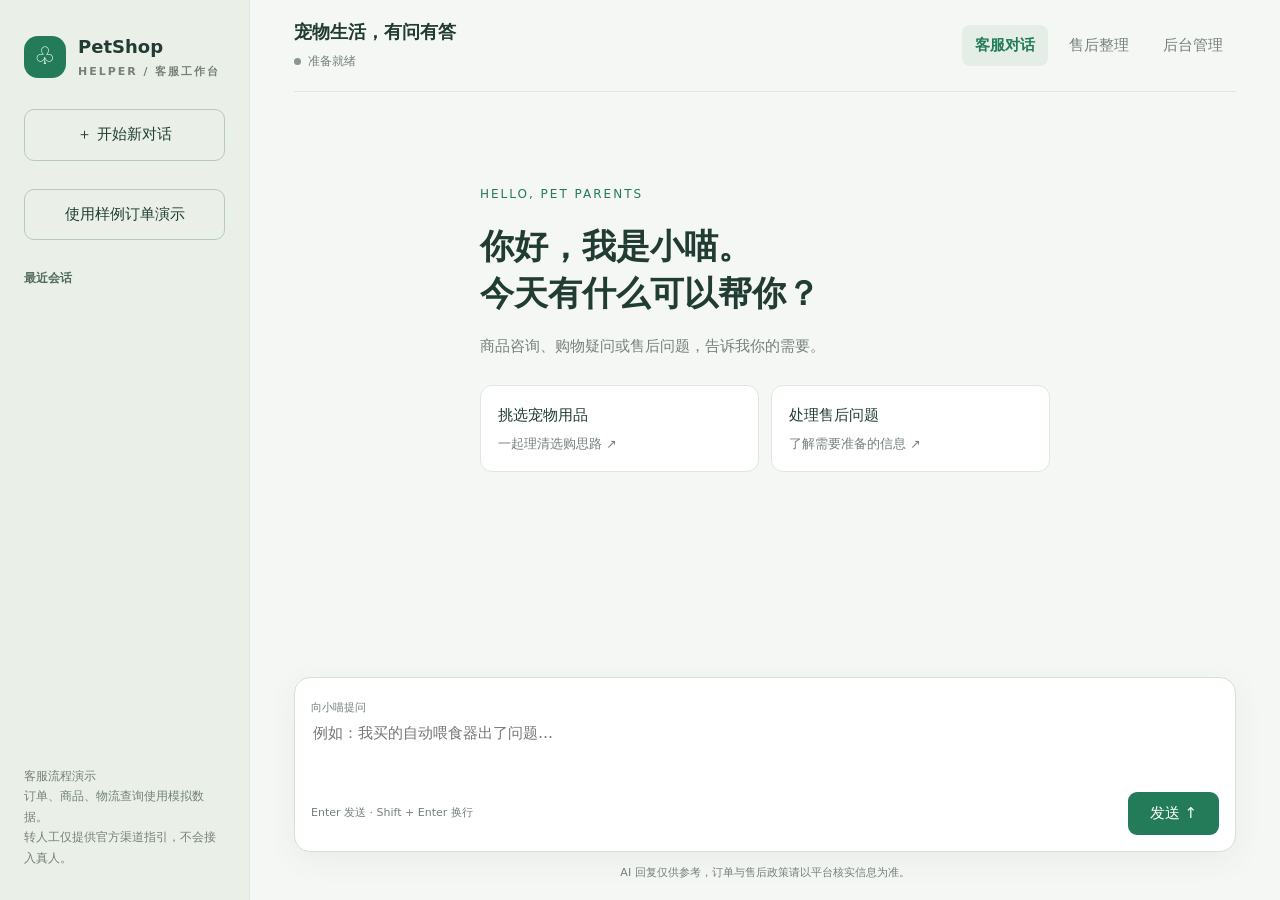
==== commit fec8b5e9: "Add multi-conversation chat sidebar" ====
--- a/app/static/index.html
+++ b/app/static/index.html
@@ -12,12 +12,14 @@
 .actions{display:flex;flex-wrap:wrap;gap:8px;margin-top:12px}.action-form{display:grid;gap:8px;width:min(100%,420px);margin-top:10px;padding:12px;border:1px solid var(--line);border-radius:10px;background:#f8faf8}.action-form label{font-size:12px;color:var(--muted)}.action-form textarea,.action-form select{width:100%;border:1px solid var(--line);border-radius:7px;background:white;padding:7px;color:var(--ink)}.action-form textarea{min-height:76px;resize:vertical}.action-form .row{display:flex;gap:8px}.action-note{font-size:12px;color:var(--muted);margin-top:8px}.action-note.error-text{color:#99492f}
 .action-form[hidden]{display:none}
 .order-options{display:grid;gap:8px;margin-top:12px}.order-choice{display:block;text-align:left;width:100%;border:1px solid #b6cbbb;border-radius:9px;background:#f5faf5;color:var(--ink);padding:9px 12px}.order-choice strong{display:block}.order-choice small{color:var(--muted)}
+.conversation-section{min-height:0;display:flex;flex:1;flex-direction:column;gap:10px}.conversation-heading{font-size:12px;font-weight:700;color:#536c5b}.conversation-list{overflow:auto;min-height:0;display:grid;align-content:start;gap:6px}.conversation-item{width:100%;border:1px solid transparent;background:transparent;border-radius:10px;text-align:left;padding:10px;color:var(--ink)}.conversation-item:hover,.conversation-item:focus-visible{background:#f7faf6}.conversation-item.active{background:#fff;border-color:#b6cbbb}.conversation-title{display:block;font-size:13px;font-weight:600;overflow:hidden;text-overflow:ellipsis;white-space:nowrap}.conversation-meta{display:flex;justify-content:space-between;gap:6px;color:var(--muted);font-size:11px}.summary-mark{color:var(--green)}.more-conversations{border:0;background:transparent;color:var(--green);padding:5px;text-align:left;font-size:12px}.sidebar-toggle{display:none}
+@media(max-width:760px){.sidebar-toggle{display:block;border:0;background:none;color:var(--green);font-size:12px;white-space:nowrap}.sidebar{display:flex;position:fixed;z-index:5;inset:0 auto 0 0;width:min(310px,85vw);padding:22px;box-shadow:12px 0 30px #213c3226;transform:translateX(-110%);transition:transform .2s}.sidebar.open{transform:translateX(0)}.sidebar-backdrop{position:fixed;inset:0;background:#213c3266;z-index:4}.sidebar-backdrop[hidden]{display:none}.side-foot{display:none}.sidebar .side-note{display:none}.sidebar{gap:16px}.conversation-section{min-height:0}.mobile-new{display:none}.tabs{width:100%;justify-content:space-between}.tab{white-space:nowrap}.welcome{margin-top:4vh}}
 </style>
 </head>
 <body>
 <div class="app">
-<aside class="sidebar"><div class="brand"><span class="mark">♧</span><div>PetShop<span class="tag" style="display:block">HELPER / 客服工作台</span></div></div><button class="new" id="newChat">＋ 开始新对话</button><button class="new" id="demoOrders">使用样例订单演示</button><div class="side-note">为每一份陪伴<br>提供贴心解答。</div><div class="side-foot">客服流程演示<br>订单、商品、物流查询使用模拟数据。<br>转人工仅提供官方渠道指引，不会接入真人。</div></aside>
-<main><header><div><h1>宠物生活，有问有答</h1><span class="status" id="status">准备就绪</span></div><nav class="tabs" aria-label="功能切换"><button class="tab active" data-panel="chatPanel">客服对话</button><button class="tab" data-panel="extractPanel">售后整理</button><a class="tab" href="/admin">后台管理</a><button class="mobile-new" id="mobileNew">新对话</button><button class="mobile-new" id="mobileDemo">样例订单</button></nav></header>
+<div class="sidebar-backdrop" id="sidebarBackdrop" hidden></div><aside class="sidebar" id="sidebar"><div class="brand"><span class="mark">♧</span><div>PetShop<span class="tag" style="display:block">HELPER / 客服工作台</span></div></div><button class="new" id="newChat">＋ 开始新对话</button><button class="new" id="demoOrders">使用样例订单演示</button><div class="conversation-section"><span class="conversation-heading">最近会话</span><div class="conversation-list" id="conversationList" aria-label="最近会话"></div><button class="more-conversations" id="moreConversations" hidden>加载更多会话</button></div><div class="side-foot">客服流程演示<br>订单、商品、物流查询使用模拟数据。<br>转人工仅提供官方渠道指引，不会接入真人。</div></aside>
+<main><header><div><h1>宠物生活，有问有答</h1><span class="status" id="status">准备就绪</span></div><nav class="tabs" aria-label="功能切换"><button class="tab active" data-panel="chatPanel">客服对话</button><button class="tab" data-panel="extractPanel">售后整理</button><a class="tab" href="/admin">后台管理</a><button class="sidebar-toggle" id="sidebarToggle" aria-label="打开最近会话" aria-expanded="false">会话</button><button class="mobile-new" id="mobileNew">新对话</button><button class="mobile-new" id="mobileDemo">样例订单</button></nav></header>
 <section class="panel" id="chatPanel"><div class="messages" id="messages" role="log" aria-label="聊天记录"><div class="welcome" id="welcome"><span class="kicker">HELLO, PET PARENTS</span><h2>你好，我是小喵。<br>今天有什么可以帮你？</h2><p>商品咨询、购物疑问或售后问题，告诉我你的需要。</p><div class="suggestions"><button data-question="给猫咪挑选猫粮时要注意什么？">挑选宠物用品 <small>一起理清选购思路 ↗</small></button><button data-question="猫爬架收到后损坏了，申请售后需要准备什么？">处理售后问题 <small>了解需要准备的信息 ↗</small></button></div></div></div><form class="composer" id="chatForm"><label for="message" class="hint">向小喵提问</label><textarea id="message" placeholder="例如：我买的自动喂食器出了问题…" maxlength="20000" required></textarea><div class="compose-bottom"><span class="hint">Enter 发送 · Shift + Enter 换行</span><div><button type="button" class="secondary" id="stop" hidden>停止</button> <button class="primary" id="send">发送 ↑</button></div></div></form><div class="footnote">AI 回复仅供参考，订单与售后政策请以平台核实信息为准。</div></section>
 <section class="panel" id="extractPanel" hidden><div class="extract"><span class="tag">AFTER-SALES ASSISTANT</span><h2>把问题，说清楚。</h2><p>粘贴售后描述，整理订单号、诉求类型和期望方案。此操作仅提取信息，不会提交工单。</p><form id="extractForm"><label for="description">售后描述</label><textarea id="description" placeholder="订单 MH20260701123 的猫爬架到货就散架了，我想退款。" required maxlength="20000"></textarea><button class="primary" id="extractButton">整理售后信息</button></form><p id="extractStatus" role="status"></p><div class="result" id="extractResult" hidden><dl><dt>订单号</dt><dd id="orderId"></dd><dt>诉求类型</dt><dd id="requestType"></dd><dt>期望方案</dt><dd id="solution"></dd></dl><details><summary>查看 JSON</summary><pre id="jsonResult"></pre></details></div></div></section>
 </main></div>
@@ -27,8 +29,100 @@
 let userId = localStorage.getItem(userKey);
 if (!userId) { userId = crypto.randomUUID(); localStorage.setItem(userKey, userId); }
 let conversationId = Number(localStorage.getItem(conversationKey)) || null;
-let controller = null, busy = false, pendingOrder = false;
+let controller = null, busy = false, pendingOrder = false, viewEpoch = 0, historyLoading = false;
+let conversationCursor = null, listRequest = 0, conversations = [];
 if (conversationId) $('status').textContent = '已接续上次会话';
+
+function pendingStorageKey(id) { return `${pendingKey}.${userId}.${id}`; }
+function readPending(id) {
+  if (!id) return null;
+  try {
+    const value = JSON.parse(localStorage.getItem(pendingStorageKey(id)) || 'null');
+    return value?.kind === 'select_order' && value.conversation_id === id ? value : null;
+  } catch { return null; }
+}
+function selectStoredConversation(id) {
+  conversationId = id;
+  if (id) localStorage.setItem(conversationKey, String(id));
+  else localStorage.removeItem(conversationKey);
+  renderConversationList();
+}
+function closeSidebar() {
+  $('sidebar').classList.remove('open'); $('sidebarBackdrop').hidden = true;
+  $('sidebarToggle').setAttribute('aria-expanded', 'false');
+}
+function renderConversationList() {
+  const host = $('conversationList'); host.replaceChildren();
+  for (const item of conversations) {
+    const button = document.createElement('button'); button.type = 'button';
+    button.className = 'conversation-item' + (item.id === conversationId ? ' active' : '');
+    button.setAttribute('aria-current', item.id === conversationId ? 'true' : 'false');
+    const title = document.createElement('span'); title.className = 'conversation-title';
+    title.textContent = item.preview || '尚未提问的会话';
+    const meta = document.createElement('span'); meta.className = 'conversation-meta';
+    const date = document.createElement('span'); date.textContent = item.updated_at ? item.updated_at.replace('T', ' ').slice(0, 16) : '';
+    meta.append(date);
+    if (item.has_summary) { const mark = document.createElement('span'); mark.className = 'summary-mark'; mark.textContent = '已摘要'; meta.append(mark); }
+    button.append(title, meta); button.onclick = () => openConversation(item.id); host.append(button);
+  }
+  $('moreConversations').hidden = !conversationCursor;
+}
+async function loadConversations(more = false) {
+  const request = ++listRequest, requestedUser = userId;
+  const before = more ? conversationCursor : null;
+  if (more && !before) return;
+  try {
+    const params = new URLSearchParams({user_id: requestedUser, limit: '20'});
+    if (before) params.set('before', before);
+    const response = await fetch(`/api/conversations?${params}`);
+    if (!response.ok) return;
+    const page = await response.json();
+    if (request !== listRequest || requestedUser !== userId) return;
+    conversations = more ? [...conversations, ...page.items.filter(item => !conversations.some(old => old.id === item.id))] : page.items;
+    conversationCursor = page.next_cursor; renderConversationList();
+  } catch { /* The sidebar is optional; chatting remains available. */ }
+}
+function restorePending() {
+  const pending = readPending(conversationId);
+  pendingOrder = Boolean(pending);
+  if (pending) { $('welcome').hidden = true; showOrderChoices(bubble('assistant'), pending, false); }
+  setBusy(false);
+}
+async function openConversation(id) {
+  if (id === conversationId && $('messages').querySelector('.msg') && !historyLoading) { closeSidebar(); return; }
+  viewEpoch++; controller?.abort(); controller = null; busy = false; pendingOrder = false;
+  selectStoredConversation(id); closeSidebar();
+  $('messages').querySelectorAll('.msg').forEach(node => node.remove());
+  $('welcome').hidden = true; $('message').value = ''; historyLoading = true; setBusy(false);
+  const epoch = viewEpoch, requestedUser = userId;
+  let after = null;
+  try {
+    do {
+      const params = new URLSearchParams({user_id: requestedUser, limit: '50'});
+      if (after !== null) params.set('after', String(after));
+      const response = await fetch(`/api/conversations/${id}/messages?${params}`);
+      if (!response.ok) throw Error(await responseError(response));
+      const page = await response.json();
+      if (epoch !== viewEpoch || requestedUser !== userId) return;
+      for (const item of page.items) {
+        if (item.role === 'user') bubble('user', item.content);
+        else if (item.role === 'assistant') {
+          const answer = bubble('assistant'); answer.classList.remove('typing');
+          answer.innerHTML = renderMarkdown(item.content);
+        }
+      }
+      after = page.next_cursor;
+    } while (after !== null);
+    if (epoch === viewEpoch) restorePending();
+  } catch (error) {
+    if (epoch === viewEpoch) { const notice = bubble('assistant'); notice.classList.remove('typing'); notice.classList.add('error'); notice.textContent = `历史记录加载失败：${error.message}`; }
+  } finally {
+    if (epoch === viewEpoch) { historyLoading = false; setBusy(false); scrollBottom(); }
+  }
+}
+$('moreConversations').onclick = () => loadConversations(true);
+$('sidebarToggle').onclick = () => { const open = !$('sidebar').classList.contains('open'); $('sidebar').classList.toggle('open', open); $('sidebarBackdrop').hidden = !open; $('sidebarToggle').setAttribute('aria-expanded', String(open)); };
+$('sidebarBackdrop').onclick = closeSidebar;
 
 function escapeHtml(text) {
   return text.replaceAll('&', '&amp;').replaceAll('<', '&lt;').replaceAll('>', '&gt;')
@@ -133,11 +227,9 @@
   $('messages').append(row); scrollBottom(); return content;
 }
 function setBusy(value) {
-  busy = value; $('send').disabled = value || pendingOrder; $('message').disabled = value || pendingOrder; $('stop').hidden = !value;
-  $('status').textContent = value ? '小喵正在回复…' : pendingOrder ? '请先选择订单' : '准备就绪';
-  $('newChat').disabled = value; $('mobileNew').disabled = value;
-  $('demoOrders').disabled = value; $('mobileDemo').disabled = value;
-  document.querySelectorAll('[data-question]').forEach(button => button.disabled = value);
+  busy = value; $('send').disabled = value || pendingOrder || historyLoading; $('message').disabled = value || pendingOrder || historyLoading; $('stop').hidden = !value;
+  $('status').textContent = value ? '小喵正在回复…' : historyLoading ? '正在加载历史…' : pendingOrder ? '请先选择订单' : '准备就绪';
+  document.querySelectorAll('[data-question]').forEach(button => button.disabled = value || historyLoading);
 }
 function addFeedback(answer) {
   const row = document.createElement('div'); row.className = 'feedback';
@@ -170,6 +262,26 @@
         host.append(note);
       };
       host.append(button);
+    } else if (action.type === 'select_order' && action.mode === 'new_turn' && Array.isArray(action.orders)) {
+      const choices = document.createElement('div'); choices.className = 'order-options';
+      const note = document.createElement('div'); note.className = 'action-note';
+      note.textContent = '请选择本人订单，客服将用所选订单重新判断。'; host.append(note);
+      for (const order of action.orders) {
+        const choice = document.createElement('button'); choice.type = 'button'; choice.className = 'order-choice';
+        const title = document.createElement('strong'); title.textContent = `订单 ${order.order_id} · ${order.product}`;
+        const detail = document.createElement('small'); detail.textContent = `${order.status} · ¥${order.amount}`;
+        choice.append(title, detail);
+        choice.onclick = async () => {
+          if (busy) return;
+          choices.querySelectorAll('button').forEach(button => button.disabled = true);
+          const message = `订单${order.order_id}可以申请退款吗`;
+          const succeeded = await runConversation('/api/chat',
+            {user_id: userId, conversation_id: conversationId, message}, message);
+          if (!succeeded) choices.querySelectorAll('button').forEach(button => button.disabled = false);
+        };
+        choices.append(choice);
+      }
+      host.append(choices);
     } else if (action.type === 'refund_form') {
       const button = document.createElement('button'); button.type = 'button'; button.className = 'secondary'; button.textContent = '申请退款';
       const form = document.createElement('form'); form.className = 'action-form'; form.hidden = true;
@@ -242,15 +354,15 @@
   }
 }
 function newChat() {
-  if (busy) return;
-  conversationId = null; pendingOrder = false; localStorage.removeItem(conversationKey); localStorage.removeItem(pendingKey); setBusy(false);
+  viewEpoch++; controller?.abort(); controller = null; busy = false; historyLoading = false;
+  selectStoredConversation(null); pendingOrder = false; setBusy(false); closeSidebar();
   $('messages').querySelectorAll('.msg').forEach(node => node.remove());
   $('welcome').hidden = false; $('message').value = ''; $('message').focus();
 }
 $('newChat').onclick = newChat; $('mobileNew').onclick = newChat; $('stop').onclick = () => controller?.abort();
 function useDemoOrders() {
-  if (busy) return;
   newChat(); userId = 'demo-user'; localStorage.setItem(userKey, userId);
+  conversations = []; conversationCursor = null; renderConversationList(); loadConversations();
   $('status').textContent = '已切换到样例订单演示';
 }
 $('demoOrders').onclick = useDemoOrders; $('mobileDemo').onclick = useDemoOrders;
@@ -268,11 +380,10 @@
   let data; try { data = await response.json(); } catch { return `请求失败（${response.status}）`; }
   return typeof data.detail === 'string' ? data.detail : `请求失败（${response.status}），请检查输入或服务配置。`;
 }
-function showOrderChoices(answer, value) {
+function showOrderChoices(answer, value, persist = true) {
   if (value.kind !== 'select_order' || !Array.isArray(value.orders)) return;
-  pendingOrder = true; conversationId = value.conversation_id;
-  localStorage.setItem(conversationKey, String(conversationId));
-  localStorage.setItem(pendingKey, JSON.stringify(value));
+  pendingOrder = true; selectStoredConversation(value.conversation_id);
+  if (persist) localStorage.setItem(pendingStorageKey(conversationId), JSON.stringify(value));
   answer.classList.remove('typing');
   answer.textContent = '请选择需要处理的本人订单：';
   const host = answer.actionContainer; host.replaceChildren();
@@ -286,9 +397,10 @@
       if (busy) return;
       choices.querySelectorAll('button').forEach(button => button.disabled = true);
       pendingOrder = false; setBusy(false);
-      const succeeded = await runConversation('/api/actions/resume', {user_id: userId, conversation_id: conversationId,
+      const choiceConversationId = conversationId;
+      const succeeded = await runConversation('/api/actions/resume', {user_id: userId, conversation_id: choiceConversationId,
         order_id: order.order_id}, `选择订单 ${order.order_id}`);
-      if (!succeeded) {
+      if (!succeeded && conversationId === choiceConversationId) {
         pendingOrder = true; choices.querySelectorAll('button').forEach(button => button.disabled = false); setBusy(false);
       }
     };
@@ -297,19 +409,22 @@
   host.append(choices); scrollBottom();
 }
 async function runConversation(url, payload, userText) {
-  if (busy) return;
+  if (busy || historyLoading) return false;
+  const epoch = viewEpoch;
   $('welcome').hidden = true;
   if (userText) bubble('user', userText);
   const answer = bubble('assistant');
   let content = '', done = false, interrupted = false, buffer = '';
-  setBusy(true); controller = new AbortController();
+  setBusy(true); const requestController = new AbortController(); controller = requestController;
   try {
     const response = await fetch(url, {method: 'POST', headers: {'Content-Type': 'application/json'},
-      body: JSON.stringify(payload), signal: controller.signal});
+      body: JSON.stringify(payload), signal: requestController.signal});
+    if (epoch !== viewEpoch) return false;
     if (!response.ok) throw Error(await responseError(response));
     if (!response.body) throw Error('浏览器未提供流式响应。');
     const reader = response.body.getReader(), decoder = new TextDecoder();
     const handleFrame = frame => {
+      if (epoch !== viewEpoch) return;
       let eventName = 'message'; const data = [];
       for (const line of frame.split('\n')) {
         if (line.startsWith('event:')) eventName = line.slice(6).trim();
@@ -329,17 +444,19 @@
       } else if (value.event === 'actions' && Array.isArray(value.items)) {
         answer.actionItems.push(...value.items);
       } else if (value.event === 'interrupt') {
-        interrupted = true; showOrderChoices(answer, value);
+        interrupted = true; showOrderChoices(answer, value); loadConversations();
       } else if (value.event === 'done' && Number.isSafeInteger(value.conversation_id) && value.conversation_id > 0) {
-        conversationId = value.conversation_id; localStorage.setItem(conversationKey, String(conversationId));
-        localStorage.removeItem(pendingKey);
+        selectStoredConversation(value.conversation_id);
+        localStorage.removeItem(pendingStorageKey(conversationId));
         renderActions(answer);
+        loadConversations();
       } else if (typeof value.delta === 'string') {
         content += value.delta; answer.classList.remove('typing'); answer.innerHTML = renderMarkdown(content, answer.citations); scrollBottom();
       }
     };
     while (true) {
       const {value, done: ended} = await reader.read(); buffer += ended ? decoder.decode() : decoder.decode(value, {stream: true});
+      if (epoch !== viewEpoch) return false;
       buffer = buffer.replace(/\r\n/g, '\n'); let end;
       while ((end = buffer.indexOf('\n\n')) >= 0) { handleFrame(buffer.slice(0, end)); buffer = buffer.slice(end + 2); }
       if (ended) break;
@@ -349,23 +466,26 @@
     if (!interrupted) addFeedback(answer);
     return true;
   } catch (error) {
-    controller?.abort(); answer.classList.remove('typing'); answer.classList.add('error');
+    if (epoch !== viewEpoch) return false;
+    requestController.abort(); answer.classList.remove('typing'); answer.classList.add('error');
     const notice = error.name === 'AbortError' ? '已停止生成，本轮不会作为完整对话保存。' : error.message;
     answer.textContent = content ? content + '\n\n' + notice : notice;
     return false;
-  } finally { controller = null; setBusy(false); if (!pendingOrder) $('message').focus(); scrollBottom(); }
+  } finally { if (epoch === viewEpoch) { controller = null; setBusy(false); if (!pendingOrder) $('message').focus(); scrollBottom(); } }
 }
 $('chatForm').onsubmit = async event => {
-  event.preventDefault(); const message = $('message').value.trim(); if (!message || busy || pendingOrder) return;
+  event.preventDefault(); const message = $('message').value.trim(); if (!message || busy || pendingOrder || historyLoading) return;
   $('message').value = '';
   await runConversation('/api/chat', {user_id: userId, message, conversation_id: conversationId}, message);
 };
 try {
-  const pending = JSON.parse(localStorage.getItem(pendingKey) || 'null');
-  if (pending && pending.conversation_id === conversationId && pending.kind === 'select_order') {
-    $('welcome').hidden = true; showOrderChoices(bubble('assistant'), pending); setBusy(false);
-  }
-} catch { localStorage.removeItem(pendingKey); }
+  const legacy = JSON.parse(localStorage.getItem(pendingKey) || 'null');
+  if (legacy?.conversation_id && legacy.kind === 'select_order')
+    localStorage.setItem(pendingStorageKey(legacy.conversation_id), JSON.stringify(legacy));
+} catch { /* Old local data is optional. */ }
+localStorage.removeItem(pendingKey);
+loadConversations();
+if (conversationId) openConversation(conversationId);
 $('extractForm').onsubmit = async event => {
   event.preventDefault(); const text = $('description').value.trim(); if (!text) return;
   $('extractButton').disabled = true; $('extractResult').hidden = true; $('extractStatus').className = ''; $('extractStatus').textContent = '正在整理…';
